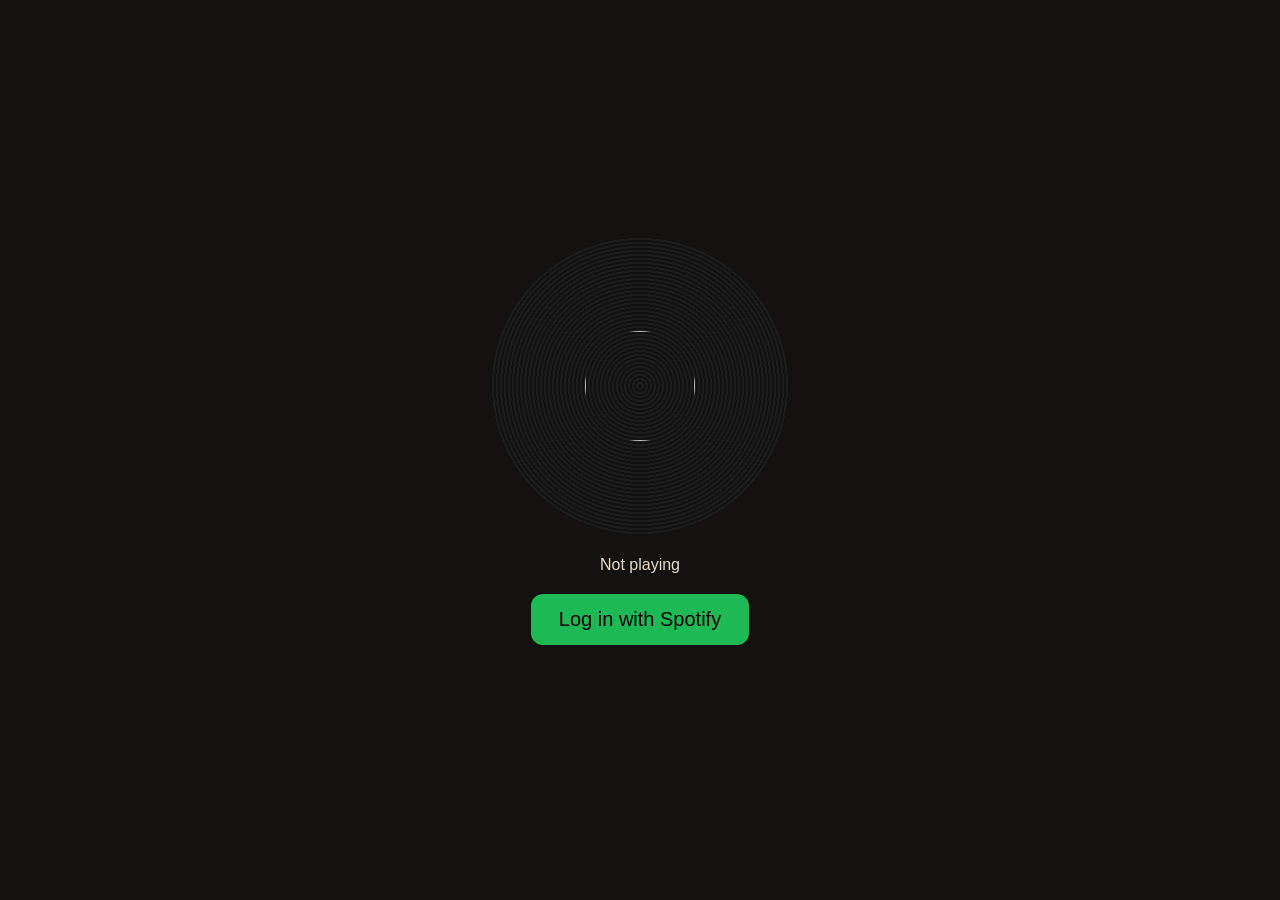
==== test/index.html @ 9224ba7e "Add iPad Spotify playback test page Co-Authored-By: Claude Opus 5.5 <noreply@anthropic.com>" ====
<!DOCTYPE html>
<html lang="en">
<head>
<meta charset="utf-8">
<meta name="viewport" content="width=device-width, initial-scale=1, viewport-fit=cover">
<meta name="apple-mobile-web-app-capable" content="yes">
<title>Vinyl Deco Player – iPad test</title>
<style>
  body { margin:0; min-height:100vh; background:#141210; color:#e8dcc8; font-family:-apple-system,sans-serif;
         display:flex; flex-direction:column; align-items:center; justify-content:center; gap:20px; }
  button { font-size:20px; padding:14px 28px; border-radius:12px; border:0; background:#1db954; color:#000; }
  #record { width:300px; height:300px; border-radius:50%; background:repeating-radial-gradient(#111 0 2px,#1c1c1c 2px 4px);
            display:flex; align-items:center; justify-content:center; animation:spin 1.8s linear infinite; animation-play-state:paused; }
  #record img { width:110px; height:110px; border-radius:50%; object-fit:cover; }
  @keyframes spin { to { transform:rotate(360deg); } }
  #log { font:13px monospace; max-width:90vw; white-space:pre-wrap; opacity:.8; }
</style>
</head>
<body>
<div id="record"><img id="art" alt=""></div>
<div id="track">Not playing</div>
<button id="btn">Log in with Spotify</button>
<div id="log"></div>
<script src="https://sdk.scdn.co/spotify-player.js"></script>
<script>
const CLIENT_ID = '6eb00e0688fa4353bfdf5f5cade2e7d9';
const REDIRECT = location.origin + location.pathname;
const SCOPES = 'streaming user-read-email user-read-private user-read-playback-state user-modify-playback-state';
const TEST_TRACK = 'spotify:track:4uLU6hMCjMI75M1A2tKUQC';
const $ = id => document.getElementById(id);
const log = m => { $('log').textContent += m + '\n'; };

async function sha256b64(s) {
  const h = await crypto.subtle.digest('SHA-256', new TextEncoder().encode(s));
  return btoa(String.fromCharCode(...new Uint8Array(h))).replace(/\+/g,'-').replace(/\//g,'_').replace(/=+$/,'');
}
async function login() {
  const verifier = Array.from(crypto.getRandomValues(new Uint8Array(48)), b => b.toString(16).padStart(2,'0')).join('');
  localStorage.setItem('verifier', verifier);
  const q = new URLSearchParams({ client_id: CLIENT_ID, response_type: 'code', redirect_uri: REDIRECT,
    scope: SCOPES, code_challenge_method: 'S256', code_challenge: await sha256b64(verifier) });
  location.href = 'https://accounts.spotify.com/authorize?' + q;
}
async function exchange(code) {
  const r = await fetch('https://accounts.spotify.com/api/token', { method: 'POST',
    headers: { 'Content-Type': 'application/x-www-form-urlencoded' },
    body: new URLSearchParams({ client_id: CLIENT_ID, grant_type: 'authorization_code', code,
      redirect_uri: REDIRECT, code_verifier: localStorage.getItem('verifier') }) });
  const j = await r.json();
  if (!j.access_token) throw new Error('Token error: ' + JSON.stringify(j));
  localStorage.setItem('token', j.access_token);
  history.replaceState(null, '', REDIRECT);
}

let player, deviceId;
function setupPlayer(token) {
  player = new Spotify.Player({ name: 'Vinyl Deco Player (iPad test)', getOAuthToken: cb => cb(token), volume: 0.8 });
  player.addListener('ready', ({ device_id }) => { deviceId = device_id; log('Player ready ✔'); });
  player.addListener('not_ready', () => log('Player went offline'));
  ['initialization_error','authentication_error','account_error','playback_error']
    .forEach(e => player.addListener(e, ({ message }) => log(e + ': ' + message)));
  player.addListener('player_state_changed', s => {
    if (!s) return;
    const t = s.track_window.current_track;
    $('art').src = t.album.images[0]?.url || '';
    $('track').textContent = t.name + ' – ' + t.artists.map(a => a.name).join(', ');
    $('record').style.animationPlayState = s.paused ? 'paused' : 'running';
  });
  player.connect().then(ok => log('connect: ' + ok));
}
async function play(token) {
  await player.activateElement();
  const r = await fetch('https://api.spotify.com/v1/me/player/play?device_id=' + deviceId, { method: 'PUT',
    headers: { Authorization: 'Bearer ' + token }, body: JSON.stringify({ uris: [TEST_TRACK] }) });
  log('play request: HTTP ' + r.status + (r.ok ? '' : ' ' + await r.text()));
}

(async () => {
  const code = new URLSearchParams(location.search).get('code');
  try { if (code) await exchange(code); } catch (e) { log(e.message); }
  const token = localStorage.getItem('token');
  if (!token) { $('btn').onclick = login; return; }
  log('Logged in ✔');
  $('btn').textContent = 'Tap to play test song';
  window.onSpotifyWebPlaybackSDKReady = () => setupPlayer(token);
  if (window.Spotify) setupPlayer(token);
  $('btn').onclick = () => deviceId ? play(token) : log('Player not ready yet, wait a moment');
})();
</script>
</body>
</html>
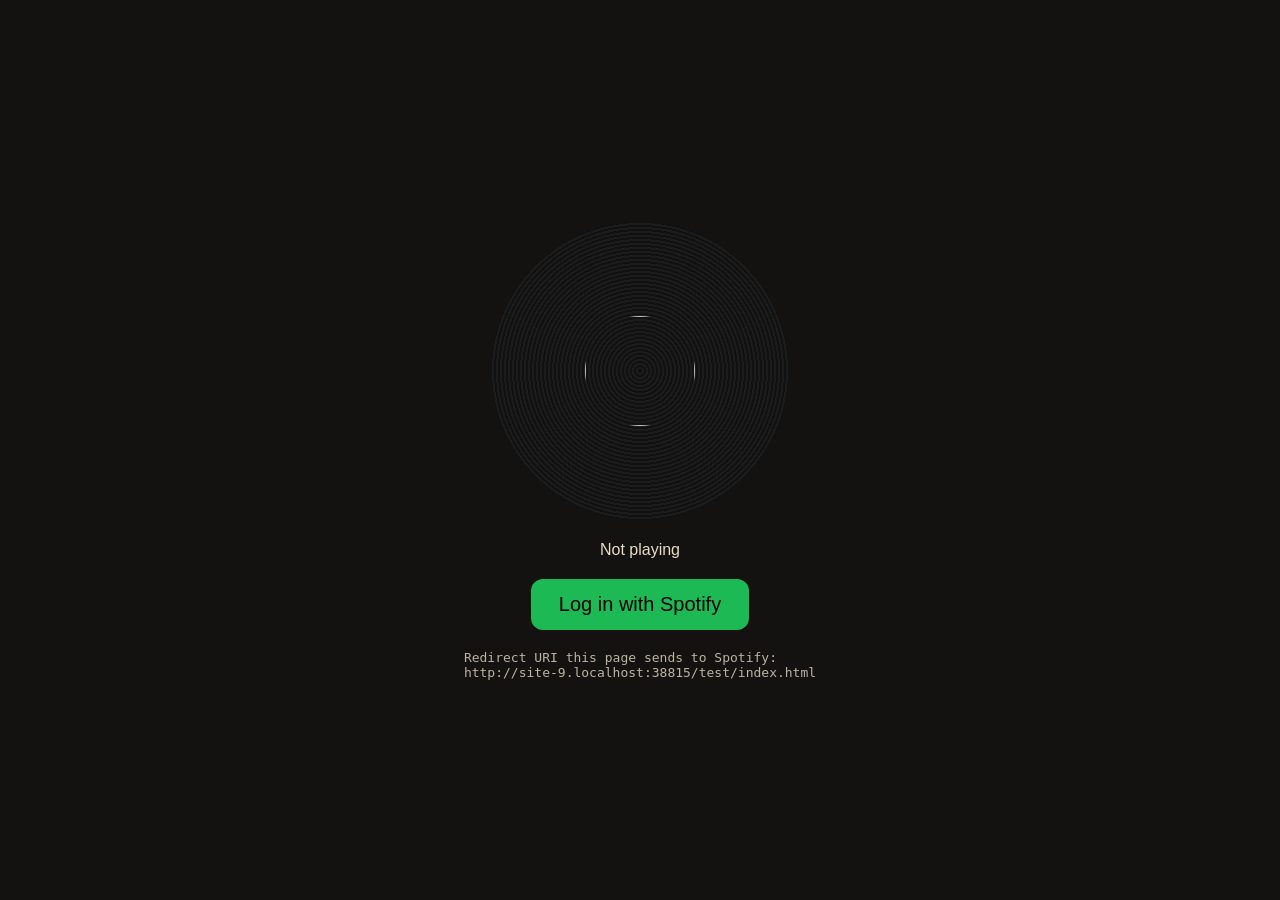
==== commit 8b5d17aa: "Show the redirect URI on the test page Co-Authored-By: Claude Sonnet 5.5 <noreply@anthropic.com>" ====
--- a/test/index.html
+++ b/test/index.html
@@ -29,6 +29,7 @@
 const TEST_TRACK = 'spotify:track:4uLU6hMCjMI75M1A2tKUQC';
 const $ = id => document.getElementById(id);
 const log = m => { $('log').textContent += m + '\n'; };
+log('Redirect URI this page sends to Spotify:\n' + REDIRECT);
 
 async function sha256b64(s) {
   const h = await crypto.subtle.digest('SHA-256', new TextEncoder().encode(s));
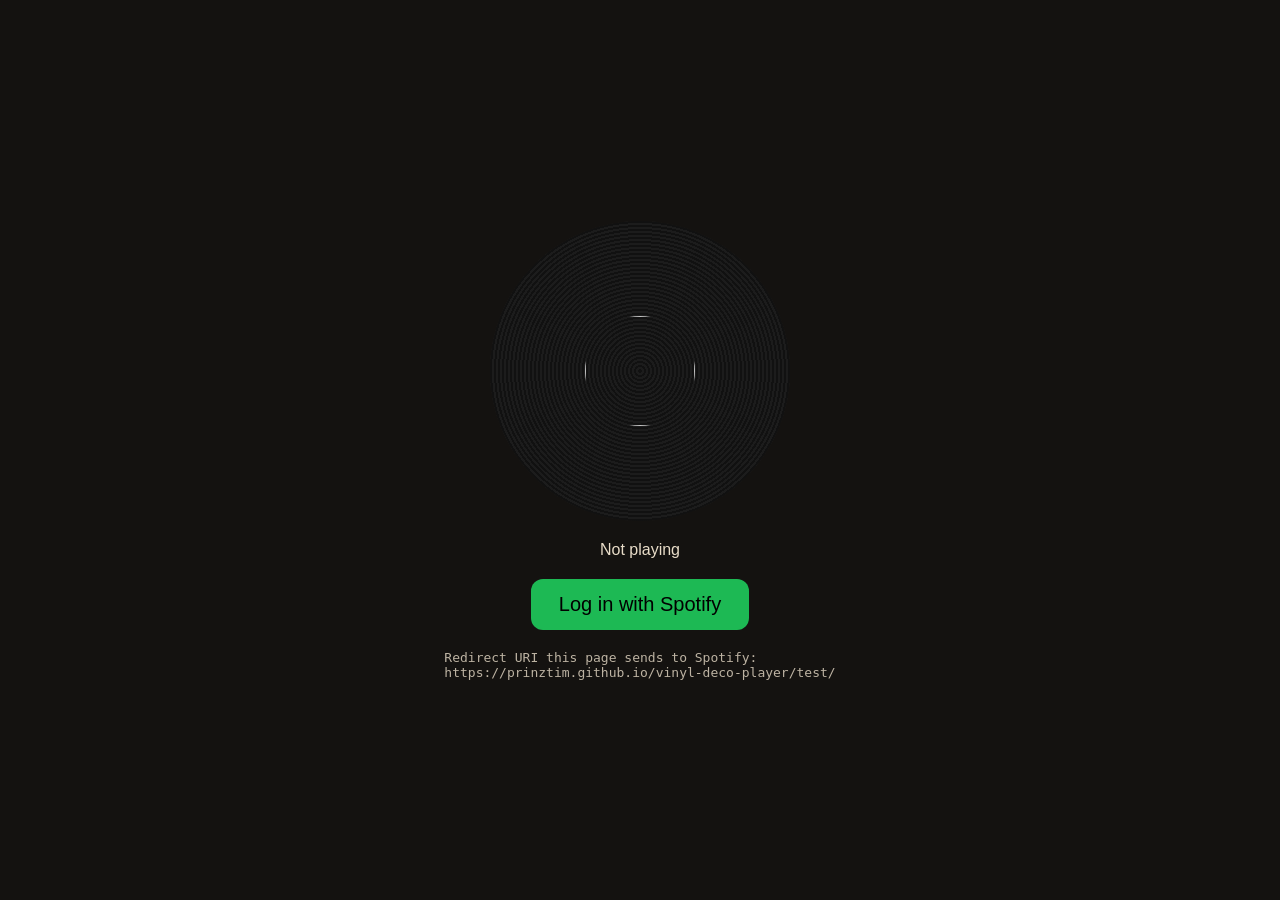
==== commit dd052f83: "Hardcode the redirect URI so it always matches Co-Authored-By: Claude Sonnet 5.5 <noreply@anthropic." ====
--- a/test/index.html
+++ b/test/index.html
@@ -24,7 +24,7 @@
 <script src="https://sdk.scdn.co/spotify-player.js"></script>
 <script>
 const CLIENT_ID = '6eb00e0688fa4353bfdf5f5cade2e7d9';
-const REDIRECT = location.origin + location.pathname;
+const REDIRECT = 'https://prinztim.github.io/vinyl-deco-player/test/';
 const SCOPES = 'streaming user-read-email user-read-private user-read-playback-state user-modify-playback-state';
 const TEST_TRACK = 'spotify:track:4uLU6hMCjMI75M1A2tKUQC';
 const $ = id => document.getElementById(id);
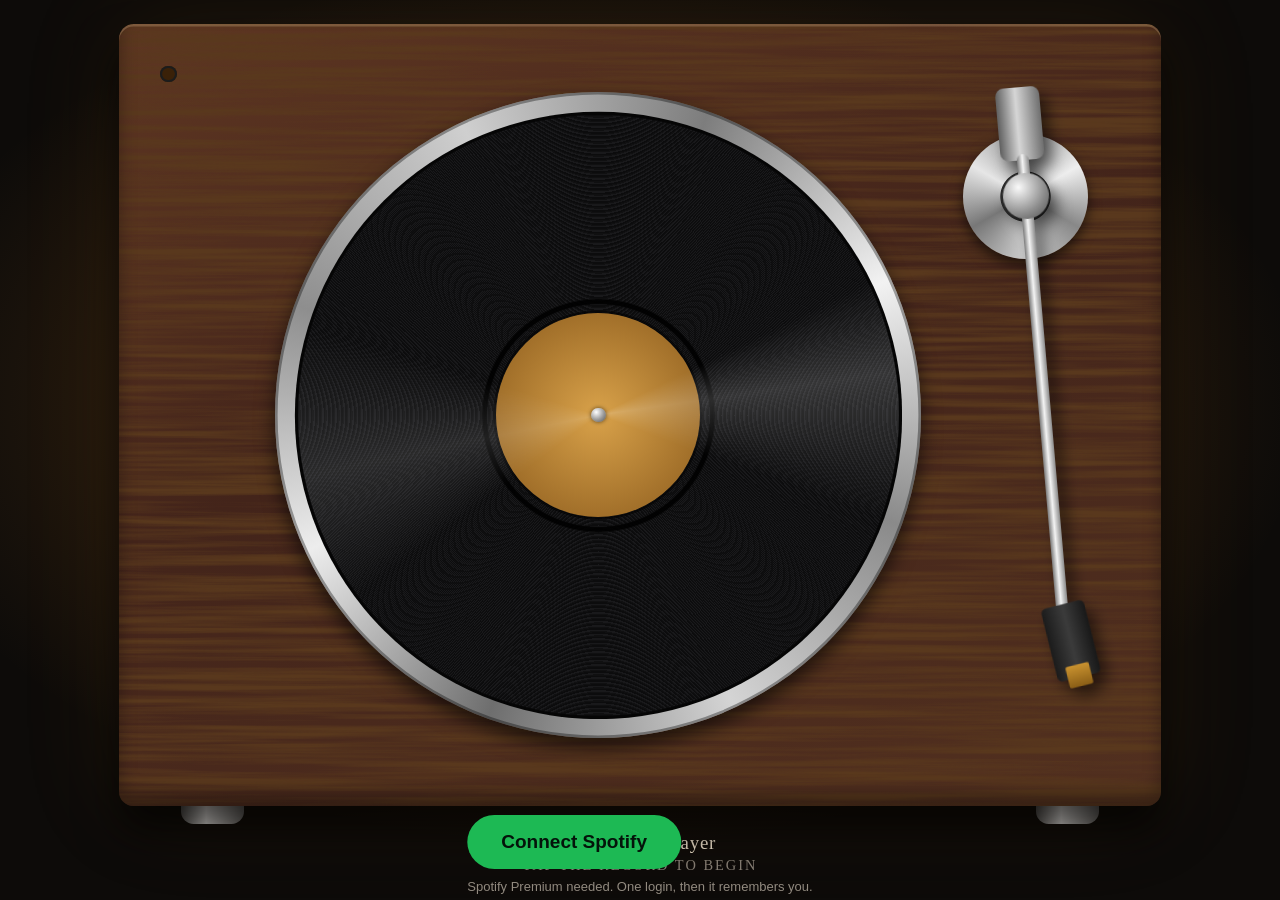
==== commit 0a17e3ed: "Turntable app: walnut turntable, spinning record with album art, tonearm, playlists, controls, night" ====
--- a/test/index.html
+++ b/test/index.html
@@ -1,92 +1,5 @@
 <!DOCTYPE html>
-<html lang="en">
-<head>
-<meta charset="utf-8">
-<meta name="viewport" content="width=device-width, initial-scale=1, viewport-fit=cover">
-<meta name="apple-mobile-web-app-capable" content="yes">
-<title>Vinyl Deco Player – iPad test</title>
-<style>
-  body { margin:0; min-height:100vh; background:#141210; color:#e8dcc8; font-family:-apple-system,sans-serif;
-         display:flex; flex-direction:column; align-items:center; justify-content:center; gap:20px; }
-  button { font-size:20px; padding:14px 28px; border-radius:12px; border:0; background:#1db954; color:#000; }
-  #record { width:300px; height:300px; border-radius:50%; background:repeating-radial-gradient(#111 0 2px,#1c1c1c 2px 4px);
-            display:flex; align-items:center; justify-content:center; animation:spin 1.8s linear infinite; animation-play-state:paused; }
-  #record img { width:110px; height:110px; border-radius:50%; object-fit:cover; }
-  @keyframes spin { to { transform:rotate(360deg); } }
-  #log { font:13px monospace; max-width:90vw; white-space:pre-wrap; opacity:.8; }
-</style>
-</head>
-<body>
-<div id="record"><img id="art" alt=""></div>
-<div id="track">Not playing</div>
-<button id="btn">Log in with Spotify</button>
-<div id="log"></div>
-<script src="https://sdk.scdn.co/spotify-player.js"></script>
-<script>
-const CLIENT_ID = '6eb00e0688fa4353bfdf5f5cade2e7d9';
-const REDIRECT = 'https://prinztim.github.io/vinyl-deco-player/test/';
-const SCOPES = 'streaming user-read-email user-read-private user-read-playback-state user-modify-playback-state';
-const TEST_TRACK = 'spotify:track:4uLU6hMCjMI75M1A2tKUQC';
-const $ = id => document.getElementById(id);
-const log = m => { $('log').textContent += m + '\n'; };
-log('Redirect URI this page sends to Spotify:\n' + REDIRECT);
-
-async function sha256b64(s) {
-  const h = await crypto.subtle.digest('SHA-256', new TextEncoder().encode(s));
-  return btoa(String.fromCharCode(...new Uint8Array(h))).replace(/\+/g,'-').replace(/\//g,'_').replace(/=+$/,'');
-}
-async function login() {
-  const verifier = Array.from(crypto.getRandomValues(new Uint8Array(48)), b => b.toString(16).padStart(2,'0')).join('');
-  localStorage.setItem('verifier', verifier);
-  const q = new URLSearchParams({ client_id: CLIENT_ID, response_type: 'code', redirect_uri: REDIRECT,
-    scope: SCOPES, code_challenge_method: 'S256', code_challenge: await sha256b64(verifier) });
-  location.href = 'https://accounts.spotify.com/authorize?' + q;
-}
-async function exchange(code) {
-  const r = await fetch('https://accounts.spotify.com/api/token', { method: 'POST',
-    headers: { 'Content-Type': 'application/x-www-form-urlencoded' },
-    body: new URLSearchParams({ client_id: CLIENT_ID, grant_type: 'authorization_code', code,
-      redirect_uri: REDIRECT, code_verifier: localStorage.getItem('verifier') }) });
-  const j = await r.json();
-  if (!j.access_token) throw new Error('Token error: ' + JSON.stringify(j));
-  localStorage.setItem('token', j.access_token);
-  history.replaceState(null, '', REDIRECT);
-}
-
-let player, deviceId;
-function setupPlayer(token) {
-  player = new Spotify.Player({ name: 'Vinyl Deco Player (iPad test)', getOAuthToken: cb => cb(token), volume: 0.8 });
-  player.addListener('ready', ({ device_id }) => { deviceId = device_id; log('Player ready ✔'); });
-  player.addListener('not_ready', () => log('Player went offline'));
-  ['initialization_error','authentication_error','account_error','playback_error']
-    .forEach(e => player.addListener(e, ({ message }) => log(e + ': ' + message)));
-  player.addListener('player_state_changed', s => {
-    if (!s) return;
-    const t = s.track_window.current_track;
-    $('art').src = t.album.images[0]?.url || '';
-    $('track').textContent = t.name + ' – ' + t.artists.map(a => a.name).join(', ');
-    $('record').style.animationPlayState = s.paused ? 'paused' : 'running';
-  });
-  player.connect().then(ok => log('connect: ' + ok));
-}
-async function play(token) {
-  await player.activateElement();
-  const r = await fetch('https://api.spotify.com/v1/me/player/play?device_id=' + deviceId, { method: 'PUT',
-    headers: { Authorization: 'Bearer ' + token }, body: JSON.stringify({ uris: [TEST_TRACK] }) });
-  log('play request: HTTP ' + r.status + (r.ok ? '' : ' ' + await r.text()));
-}
-
-(async () => {
-  const code = new URLSearchParams(location.search).get('code');
-  try { if (code) await exchange(code); } catch (e) { log(e.message); }
-  const token = localStorage.getItem('token');
-  if (!token) { $('btn').onclick = login; return; }
-  log('Logged in ✔');
-  $('btn').textContent = 'Tap to play test song';
-  window.onSpotifyWebPlaybackSDKReady = () => setupPlayer(token);
-  if (window.Spotify) setupPlayer(token);
-  $('btn').onclick = () => deviceId ? play(token) : log('Player not ready yet, wait a moment');
-})();
-</script>
-</body>
-</html>
+<html><head><meta charset="utf-8"><title>Vinyl Deco Player</title>
+<!-- This address is the redirect URI registered in the Spotify app. It forwards the login result to the real app. -->
+<script>location.replace('../' + location.search);</script></head>
+<body style="background:#0d0b09"></body></html>
